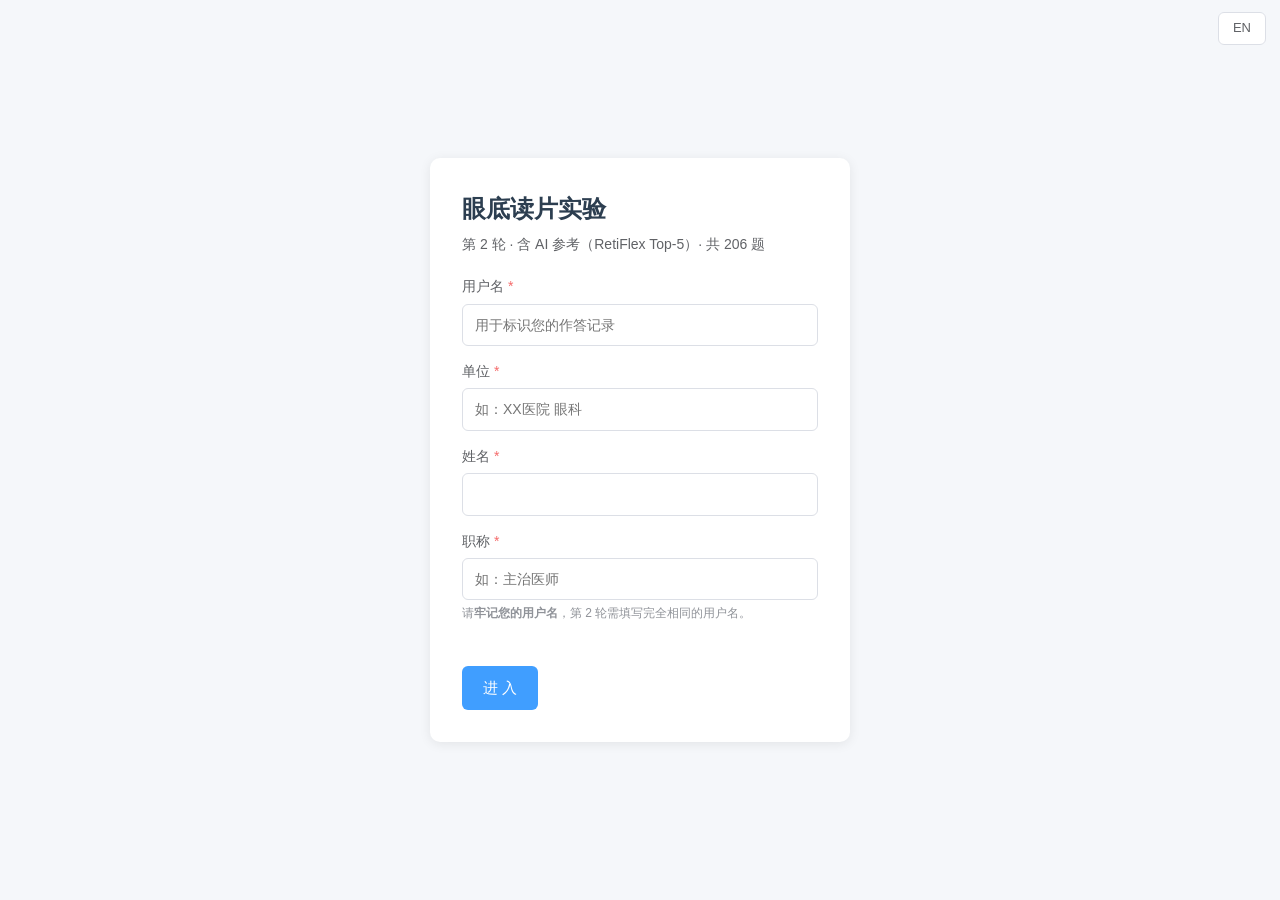
==== round2-si6yjj0o.html @ 1e092190 "Fundus reader study: 206 cases (103 classes x 2), bilingual, two rounds" ====
<!DOCTYPE html>
<html lang="zh">
<head>
<meta charset="UTF-8">
<meta name="viewport" content="width=device-width, initial-scale=1.0">
<title data-i18n="appTitle">眼底读片实验</title>
<link rel="stylesheet" href="app.css">
</head>
<body>

<button id="lang" class="langbtn">EN</button>

<!-- 1. 登记 -->
<main id="page-login" class="center">
  <div class="card auth">
    <h1 data-i18n="appTitle"></h1>
    <p class="sub" data-i18n="roundSub"></p>
    <form id="form-login" autocomplete="off">
      <label><span data-i18n="username"></span> <span class="req">*</span>
        <input name="username" required data-ph="phUser"></label>
      <label><span data-i18n="institution"></span> <span class="req">*</span>
        <input name="institution" required data-ph="phInst"></label>
      <label><span data-i18n="fullName"></span> <span class="req">*</span>
        <input name="full_name" required></label>
      <label><span data-i18n="jobTitle"></span> <span class="req">*</span>
        <input name="title" required data-ph="phTitle">
        <small data-i18n-html="idHint"></small></label>
      <div id="login-msg" class="msg"></div>
      <button class="primary" type="submit" data-i18n="enter"></button>
    </form>
  </div>
</main>

<!-- 2. 首页 -->
<main id="page-home" class="center hidden">
  <div class="card round-pick single">
    <h2 data-i18n="roundSub"></h2>
    <div class="rp" id="prog">—</div>
    <button class="primary" id="btn-start" data-i18n="start"></button>
    <p class="note" data-i18n="autosave"></p>
    <div class="home-actions">
      <button class="ghost" id="btn-result" data-i18n="viewResult"></button>
      <button class="ghost" id="btn-export" data-i18n="exportJson"></button>
      <button class="ghost" id="btn-switch" data-i18n="switchUser"></button>
    </div>
  </div>
</main>

<!-- 3. 答题 -->
<main id="page-quiz" class="hidden">
  <header class="topbar">
    <span class="brand" data-i18n="appTitle"></span>
    <span id="rlabel" class="rlabel"></span>
    <span class="spacer"></span>
    <span id="sync" class="sync"></span>
    <span id="who" class="who"></span>
    <button id="btn-back" class="ghost" data-i18n="back"></button>
  </header>
  <div class="stage">
    <div class="imgwrap">
      <img id="photo" alt="fundus image">
      <div id="ai" class="ai hidden">
        <div class="ai-t" data-i18n="aiTitle"></div>
        <ol id="ai-list"></ol>
      </div>
    </div>
    <p class="hint" data-i18n="clickImg"></p>
    <p class="ask" data-i18n="ask"></p>
    <p class="counter"><span data-i18n="no"></span> <b id="pos">1</b>
       <span data-i18n="of"></span> <span id="tot">206</span></p>
    <div class="bar"><div id="barfill"></div></div>
  </div>
  <div id="opts" class="opts"></div>
  <div class="footer">
    <button id="prev" class="ghost" data-i18n="prev"></button>
    <span id="picked" class="picked"></span>
    <button id="next" class="primary" data-i18n="next"></button>
  </div>
</main>

<!-- 4. 结果（截图用） -->
<main id="page-result" class="center hidden">
  <div class="card result">
    <h2 id="res-title"></h2>
    <table class="idtab">
      <tr><th data-i18n="username"></th><td id="res-user"></td>
          <th data-i18n="institution"></th><td id="res-inst"></td></tr>
      <tr><th data-i18n="fullName"></th><td id="res-name"></td>
          <th data-i18n="jobTitle"></th><td id="res-title2"></td></tr>
      <tr><th data-i18n="roundLbl"></th><td id="res-round"></td>
          <th data-i18n="when"></th><td id="res-when"></td></tr>
    </table>
    <div class="stats">
      <div class="stat"><b id="res-n">0</b><span data-i18n="answered"></span></div>
      <div class="stat"><b id="res-c">0</b><span data-i18n="correct"></span></div>
      <div class="stat hi"><b id="res-acc">0%</b><span data-i18n="accuracy"></span></div>
    </div>
    <table class="timetab">
      <tr><th data-i18n="totalTime"></th><td id="res-total"></td>
          <th data-i18n="meanTime"></th><td id="res-mean"></td>
          <th data-i18n="medTime"></th><td id="res-med"></td></tr>
    </table>
    <div class="code"><span data-i18n="code"></span> <b id="res-code"></b></div>
    <div id="res-sync" class="ressync"></div>
    <p class="shot" data-i18n="shot"></p>
    <div class="home-actions">
      <button id="res-export" class="ghost" data-i18n="exportJson"></button>
      <button id="res-back" class="ghost" data-i18n="back"></button>
    </div>
  </div>
</main>

<div id="lb" class="lightbox hidden"><img id="lbimg"><span class="lbx">×</span></div>

<script>window.QUIZ_ROUND = 2;</script>
<script src="config.js"></script>
<script src="i18n.js"></script>
<script src="data.js"></script>
<script src="app.js"></script>
</body>
</html>
---- app.css ----
:root{
  --blue:#409EFF; --blue-d:#337ecc; --ink:#2c3e50; --sub:#606266;
  --line:#dcdfe6; --bg:#f5f7fa; --red:#f56c6c;
}
*{box-sizing:border-box}
body{margin:0;background:var(--bg);color:var(--ink);
  font:15px/1.6 -apple-system,BlinkMacSystemFont,"Segoe UI","PingFang SC","Microsoft YaHei",sans-serif}
.hidden{display:none !important}
.center{min-height:100vh;display:flex;align-items:center;justify-content:center;padding:24px}

/* ---------- 通用 ---------- */
.card{background:#fff;border-radius:10px;box-shadow:0 2px 12px rgba(0,0,0,.08);padding:32px}
button{font:inherit;cursor:pointer;border-radius:6px;border:1px solid transparent;padding:9px 20px}
button:disabled{opacity:.45;cursor:not-allowed}
.primary{background:var(--blue);color:#fff}
.primary:hover:not(:disabled){background:var(--blue-d)}
.ghost{background:#fff;color:var(--sub);border-color:var(--line)}
.ghost:hover:not(:disabled){color:var(--blue);border-color:var(--blue)}

/* ---------- 登录 ---------- */
.auth{width:420px;max-width:100%}
.auth h1{margin:0 0 4px;font-size:24px}
.auth .sub{margin:0 0 20px;color:var(--sub);font-size:14px}
.tabs{display:flex;gap:8px;margin-bottom:20px;border-bottom:1px solid var(--line)}
.tab{background:none;border:none;padding:8px 4px;color:var(--sub);border-bottom:2px solid transparent}
.tab.active{color:var(--blue);border-bottom-color:var(--blue)}
label{display:block;margin-bottom:14px;font-size:14px;color:var(--sub)}
input{width:100%;margin-top:6px;padding:9px 12px;border:1px solid var(--line);
  border-radius:6px;font:inherit;color:var(--ink)}
input:focus{outline:none;border-color:var(--blue)}
.req{color:var(--red)}
.msg{min-height:20px;font-size:13px;color:var(--sub);margin-bottom:8px}
.msg.err{color:var(--red)}
#submit{width:100%}

/* ---------- 顶栏 ---------- */
.topbar{display:flex;align-items:center;gap:12px;background:#fff;padding:12px 24px;
  border-bottom:1px solid var(--line);position:sticky;top:0;z-index:20}
.brand{font-weight:600}
.spacer{flex:1}
.who{color:var(--sub);font-size:13px}

/* ---------- 轮次 ---------- */
.round-pick{width:760px;max-width:100%;text-align:center}
.round-pick h2{margin:0 0 24px;font-size:19px}
.rounds{display:grid;grid-template-columns:1fr 1fr;gap:20px}
.round-card{border:1px solid var(--line);border-radius:10px;padding:24px}
.round-card:hover{border-color:var(--blue)}
.rn{font-size:18px;font-weight:600;margin-bottom:8px}
.rd{color:var(--sub);font-size:14px;min-height:44px}
.rp{margin:14px 0;font-size:13px;color:var(--blue)}
.note{margin:22px 0 0;color:var(--sub);font-size:13px}

/* ---------- 答题区 ---------- */
.stage{text-align:center;padding:24px 16px 8px}
.imgwrap{display:flex;align-items:flex-start;justify-content:center;gap:24px;flex-wrap:wrap}
#photo{max-width:min(620px,92vw);max-height:56vh;border-radius:4px;cursor:zoom-in;
  background:#000;box-shadow:0 2px 10px rgba(0,0,0,.15)}
.hint{margin:12px 0 2px;font-size:13px;color:var(--sub)}
.ask{margin:2px 0;font-weight:600}
.counter{margin:6px 0 10px;color:var(--sub)}
.counter b{color:var(--ink);font-size:17px}
.bar{width:min(620px,92vw);height:4px;background:var(--line);border-radius:2px;margin:0 auto}
#barfill{height:100%;background:var(--blue);border-radius:2px;transition:width .2s}

/* AI 辅助框：按参考图用红色虚线框 */
.ai{border:2px dashed var(--red);border-radius:6px;padding:14px 18px;
  text-align:left;max-width:340px;background:#fff}
.ai-t{font-weight:700;margin-bottom:6px}
.ai ol{margin:0;padding-left:0;list-style:none}
.ai li{padding:2px 0;font-size:14px}

/* ---------- 选项 ---------- */
.opts{display:grid;grid-template-columns:repeat(auto-fill,minmax(330px,1fr));
  gap:8px;padding:16px 24px 110px;max-width:1400px;margin:0 auto}
.opt{background:#fff;border:1px solid var(--line);text-align:left;padding:11px 14px;
  font-size:14px;line-height:1.35}
.opt:hover{border-color:var(--blue);color:var(--blue)}
.opt.sel{background:var(--blue);border-color:var(--blue);color:#fff;font-weight:600}
.oi{color:var(--sub);margin-right:4px}
.opt.sel .oi{color:#e8f2ff}

/* ---------- 底栏 ---------- */
.footer{position:fixed;bottom:0;left:0;right:0;background:#fff;border-top:1px solid var(--line);
  padding:12px 24px;display:flex;align-items:center;gap:14px;justify-content:center;z-index:20}
.picked{color:var(--sub);font-size:14px;min-width:260px;text-align:center}

/* ---------- 大图 ---------- */
.lightbox{position:fixed;inset:0;background:rgba(0,0,0,.9);display:flex;
  align-items:center;justify-content:center;z-index:50;cursor:zoom-out}
.lightbox img{max-width:96vw;max-height:96vh}
.lbx{position:absolute;top:16px;right:26px;color:#fff;font-size:34px;line-height:1}

@media (max-width:720px){
  .rounds{grid-template-columns:1fr}
  .opts{grid-template-columns:1fr;padding-bottom:130px}
  .footer{flex-wrap:wrap}
}

/* ---------- 纯前端版补充 ---------- */
label small{display:block;margin-top:4px;color:#909399;font-size:12px;font-weight:400}
.rlabel{margin-left:14px;padding:2px 10px;border-radius:10px;
  background:#ecf5ff;color:var(--blue);font-size:12px}
.home-actions{margin-top:20px;display:flex;gap:10px;justify-content:center}
#page-quiz .topbar{margin:0 -32px}

/* ---------- 结果页（截图用，信息集中在一屏） ---------- */
.result{width:620px;max-width:100%;text-align:center}
.result h2{margin:0 0 20px;font-size:20px}
.idtab,.timetab{width:100%;border-collapse:collapse;margin-bottom:18px;font-size:14px}
.idtab th,.timetab th{color:var(--sub);font-weight:400;text-align:right;
  padding:6px 10px 6px 0;white-space:nowrap;width:1%}
.idtab td,.timetab td{text-align:left;padding:6px 18px 6px 0;font-weight:600}
.stats{display:grid;grid-template-columns:repeat(3,1fr);gap:12px;margin:20px 0}
.stat{border:1px solid var(--line);border-radius:8px;padding:16px 8px}
.stat b{display:block;font-size:26px;line-height:1.2}
.stat span{display:block;margin-top:4px;color:var(--sub);font-size:12px}
.stat.hi{background:#ecf5ff;border-color:var(--blue)}
.stat.hi b{color:var(--blue)}
.timetab{margin-bottom:14px}
.code{margin:12px 0 4px;color:var(--sub);font-size:13px}
.code b{font-family:ui-monospace,Menlo,Consolas,monospace;color:var(--ink);
  letter-spacing:1px;font-size:15px}
.shot{margin:6px 0 0;color:var(--blue);font-size:14px;font-weight:600}

/* ---------- 语言切换 ---------- */
.langbtn{position:fixed;top:12px;right:14px;z-index:60;background:#fff;
  border:1px solid var(--line);color:var(--sub);padding:5px 14px;font-size:13px}
.langbtn:hover{color:var(--blue);border-color:var(--blue)}
.round-pick.single{width:520px;text-align:center}
.round-pick.single h2{font-size:16px;font-weight:500;color:var(--sub);margin-bottom:18px}
.round-pick.single .rp{font-size:15px;margin:0 0 18px}
#btn-start{min-width:180px}

/* ---------- 上传状态 ---------- */
.sync{font-size:12px;padding:2px 10px;border-radius:10px;color:var(--sub)}
.sync.ing{background:#f4f4f5}
.sync.ok{background:#f0f9eb;color:#67c23a}
.sync.err{background:#fef0f0;color:var(--red)}
.ressync{margin:10px 0 0;font-size:13px;min-height:20px}
.ressync.ing{color:var(--sub)}
.ressync.ok{color:#67c23a;font-weight:600}
.ressync.err{color:var(--red)}
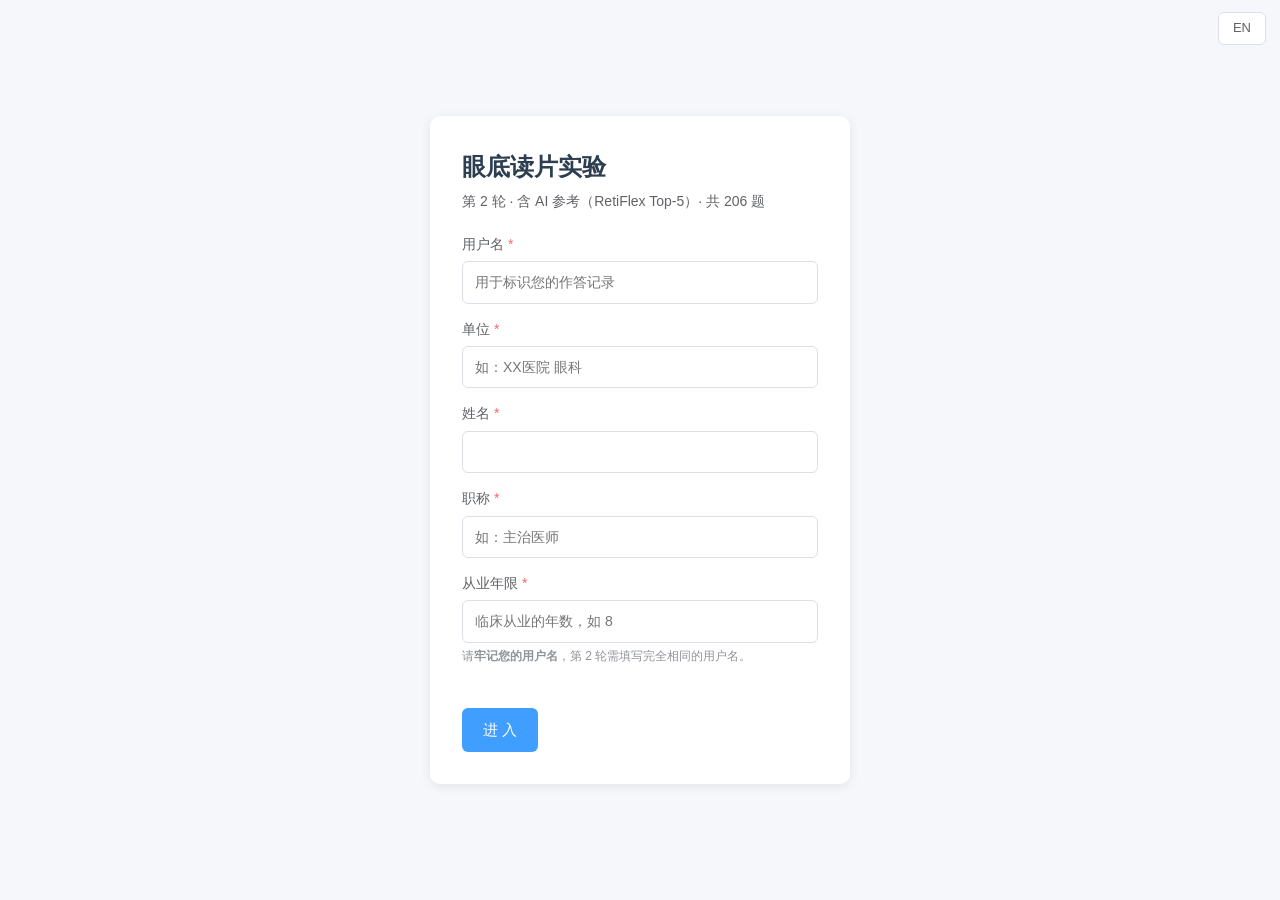
==== commit a1daf883: "Add years-in-practice field to registration and records" ====
--- a/round2-si6yjj0o.html
+++ b/round2-si6yjj0o.html
@@ -23,7 +23,9 @@
       <label><span data-i18n="fullName"></span> <span class="req">*</span>
         <input name="full_name" required></label>
       <label><span data-i18n="jobTitle"></span> <span class="req">*</span>
-        <input name="title" required data-ph="phTitle">
+        <input name="title" required data-ph="phTitle"></label>
+      <label><span data-i18n="years"></span> <span class="req">*</span>
+        <input name="years" type="number" min="0" max="70" step="1" required data-ph="phYears">
         <small data-i18n-html="idHint"></small></label>
       <div id="login-msg" class="msg"></div>
       <button class="primary" type="submit" data-i18n="enter"></button>
@@ -87,8 +89,9 @@
           <th data-i18n="institution"></th><td id="res-inst"></td></tr>
       <tr><th data-i18n="fullName"></th><td id="res-name"></td>
           <th data-i18n="jobTitle"></th><td id="res-title2"></td></tr>
-      <tr><th data-i18n="roundLbl"></th><td id="res-round"></td>
-          <th data-i18n="when"></th><td id="res-when"></td></tr>
+      <tr><th data-i18n="years"></th><td id="res-years"></td>
+          <th data-i18n="roundLbl"></th><td id="res-round"></td></tr>
+      <tr><th data-i18n="when"></th><td id="res-when" colspan="3"></td></tr>
     </table>
     <div class="stats">
       <div class="stat"><b id="res-n">0</b><span data-i18n="answered"></span></div>
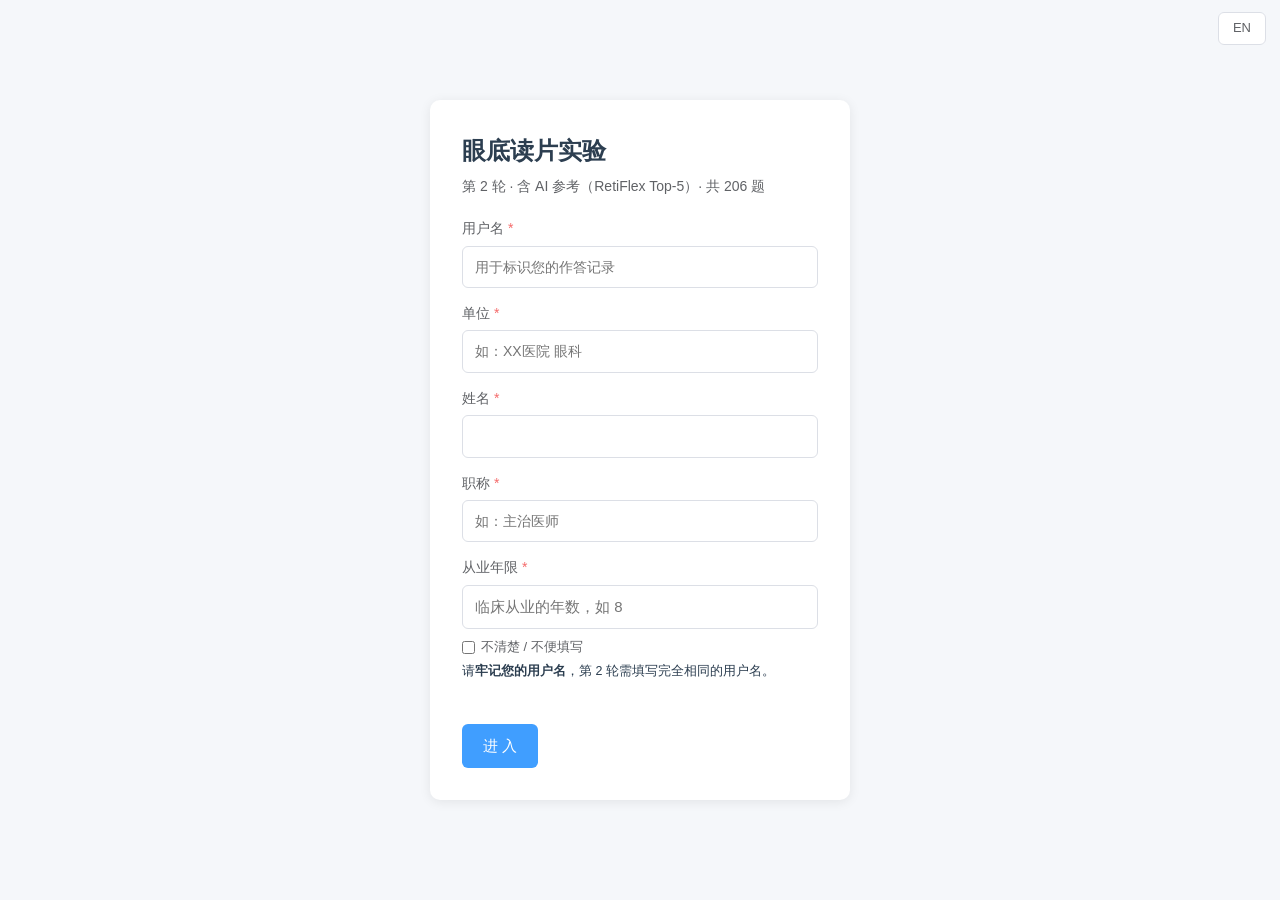
==== commit 7b9dfae2: "Allow 'unknown' for years in practice" ====
--- a/round2-si6yjj0o.html
+++ b/round2-si6yjj0o.html
@@ -24,9 +24,11 @@
         <input name="full_name" required></label>
       <label><span data-i18n="jobTitle"></span> <span class="req">*</span>
         <input name="title" required data-ph="phTitle"></label>
-      <label><span data-i18n="years"></span> <span class="req">*</span>
-        <input name="years" type="number" min="0" max="70" step="1" required data-ph="phYears">
-        <small data-i18n-html="idHint"></small></label>
+      <div class="field"><label for="f-years"><span data-i18n="years"></span> <span class="req">*</span></label>
+        <input id="f-years" name="years" type="number" min="0" max="70" step="1" data-ph="phYears">
+        <label class="ck"><input type="checkbox" id="f-years-unk" name="years_unknown">
+          <span data-i18n="unknown"></span></label>
+        <small data-i18n-html="idHint"></small></div>
       <div id="login-msg" class="msg"></div>
       <button class="primary" type="submit" data-i18n="enter"></button>
     </form>
--- a/app.css
+++ b/app.css
@@ -141,3 +141,12 @@
 .ressync.ing{color:var(--sub)}
 .ressync.ok{color:#67c23a;font-weight:600}
 .ressync.err{color:var(--red)}
+
+/* ---------- 「不清楚」勾选 ---------- */
+.field{margin-bottom:14px}
+.field>label:first-child{display:block;margin-bottom:0;font-size:14px;color:var(--sub)}
+.field input[type=number]{width:100%;margin-top:6px;padding:9px 12px;border:1px solid var(--line);
+  border-radius:6px;font:inherit;color:var(--ink)}
+.field input[type=number]:disabled{background:#f5f7fa;color:#c0c4cc}
+label.ck{display:flex;align-items:center;gap:6px;margin:8px 0 0;font-size:13px;cursor:pointer}
+label.ck input{width:auto;margin:0}
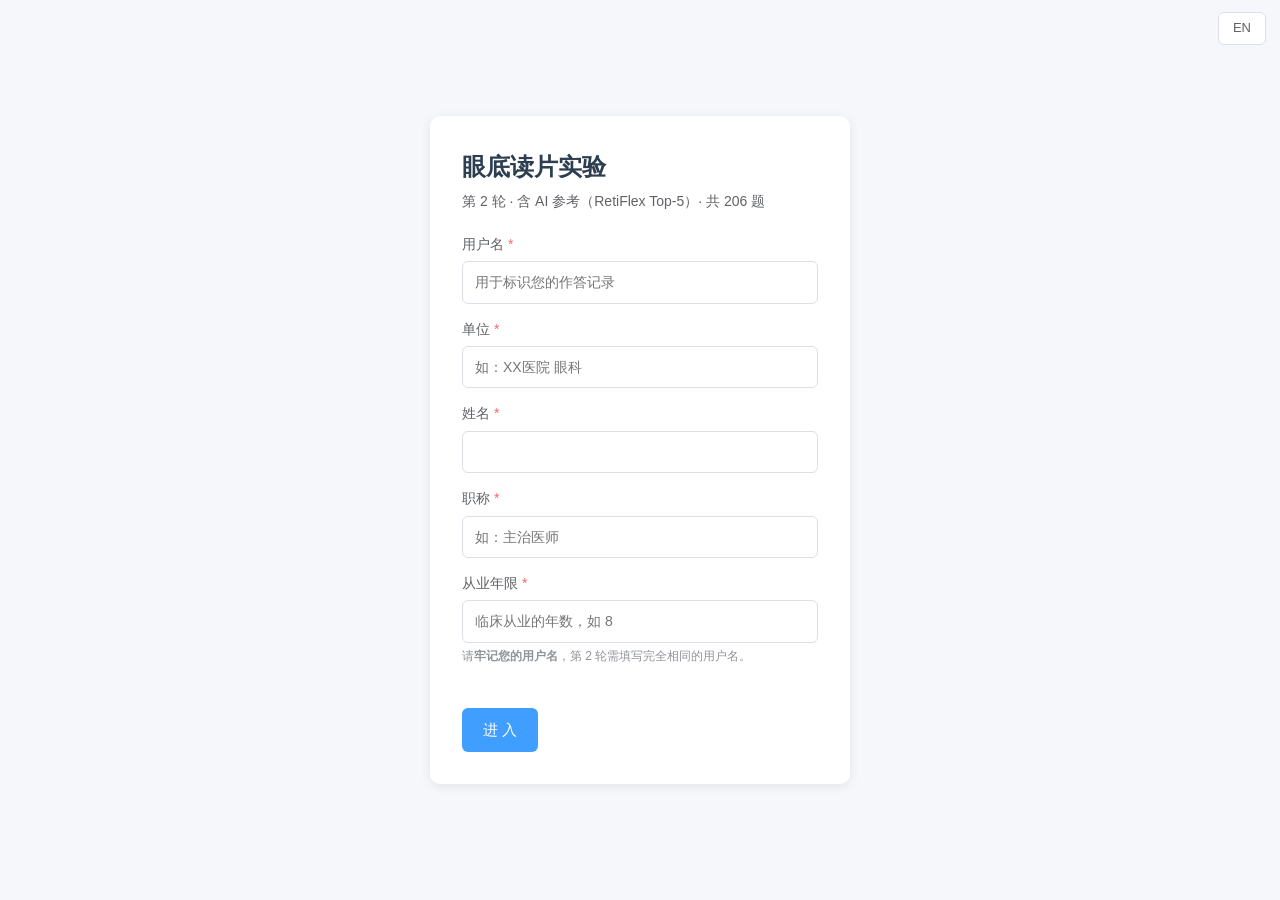
==== commit 29b91ea6: "Move 'unknown' from years field to diagnosis options" ====
--- a/round2-si6yjj0o.html
+++ b/round2-si6yjj0o.html
@@ -24,11 +24,9 @@
         <input name="full_name" required></label>
       <label><span data-i18n="jobTitle"></span> <span class="req">*</span>
         <input name="title" required data-ph="phTitle"></label>
-      <div class="field"><label for="f-years"><span data-i18n="years"></span> <span class="req">*</span></label>
-        <input id="f-years" name="years" type="number" min="0" max="70" step="1" data-ph="phYears">
-        <label class="ck"><input type="checkbox" id="f-years-unk" name="years_unknown">
-          <span data-i18n="unknown"></span></label>
-        <small data-i18n-html="idHint"></small></div>
+      <label><span data-i18n="years"></span> <span class="req">*</span>
+        <input name="years" type="number" min="0" max="70" step="1" required data-ph="phYears">
+        <small data-i18n-html="idHint"></small></label>
       <div id="login-msg" class="msg"></div>
       <button class="primary" type="submit" data-i18n="enter"></button>
     </form>
@@ -98,6 +96,7 @@
     <div class="stats">
       <div class="stat"><b id="res-n">0</b><span data-i18n="answered"></span></div>
       <div class="stat"><b id="res-c">0</b><span data-i18n="correct"></span></div>
+      <div class="stat"><b id="res-unk">0</b><span data-i18n="nUnknown"></span></div>
       <div class="stat hi"><b id="res-acc">0%</b><span data-i18n="accuracy"></span></div>
     </div>
     <table class="timetab">
--- a/app.css
+++ b/app.css
@@ -142,11 +142,9 @@
 .ressync.ok{color:#67c23a;font-weight:600}
 .ressync.err{color:var(--red)}
 
-/* ---------- 「不清楚」勾选 ---------- */
-.field{margin-bottom:14px}
-.field>label:first-child{display:block;margin-bottom:0;font-size:14px;color:var(--sub)}
-.field input[type=number]{width:100%;margin-top:6px;padding:9px 12px;border:1px solid var(--line);
-  border-radius:6px;font:inherit;color:var(--ink)}
-.field input[type=number]:disabled{background:#f5f7fa;color:#c0c4cc}
-label.ck{display:flex;align-items:center;gap:6px;margin:8px 0 0;font-size:13px;cursor:pointer}
-label.ck input{width:auto;margin:0}
+/* ---------- 诊断选项里的「无法判断」 ---------- */
+.opt.unk{grid-column:1/-1;border-style:dashed;border-color:#c0c4cc;color:var(--sub);
+  text-align:center;font-weight:600}
+.opt.unk:hover{border-color:#e6a23c;color:#e6a23c}
+.opt.unk.sel{background:#e6a23c;border-color:#e6a23c;border-style:solid;color:#fff}
+.stats{grid-template-columns:repeat(4,1fr)}
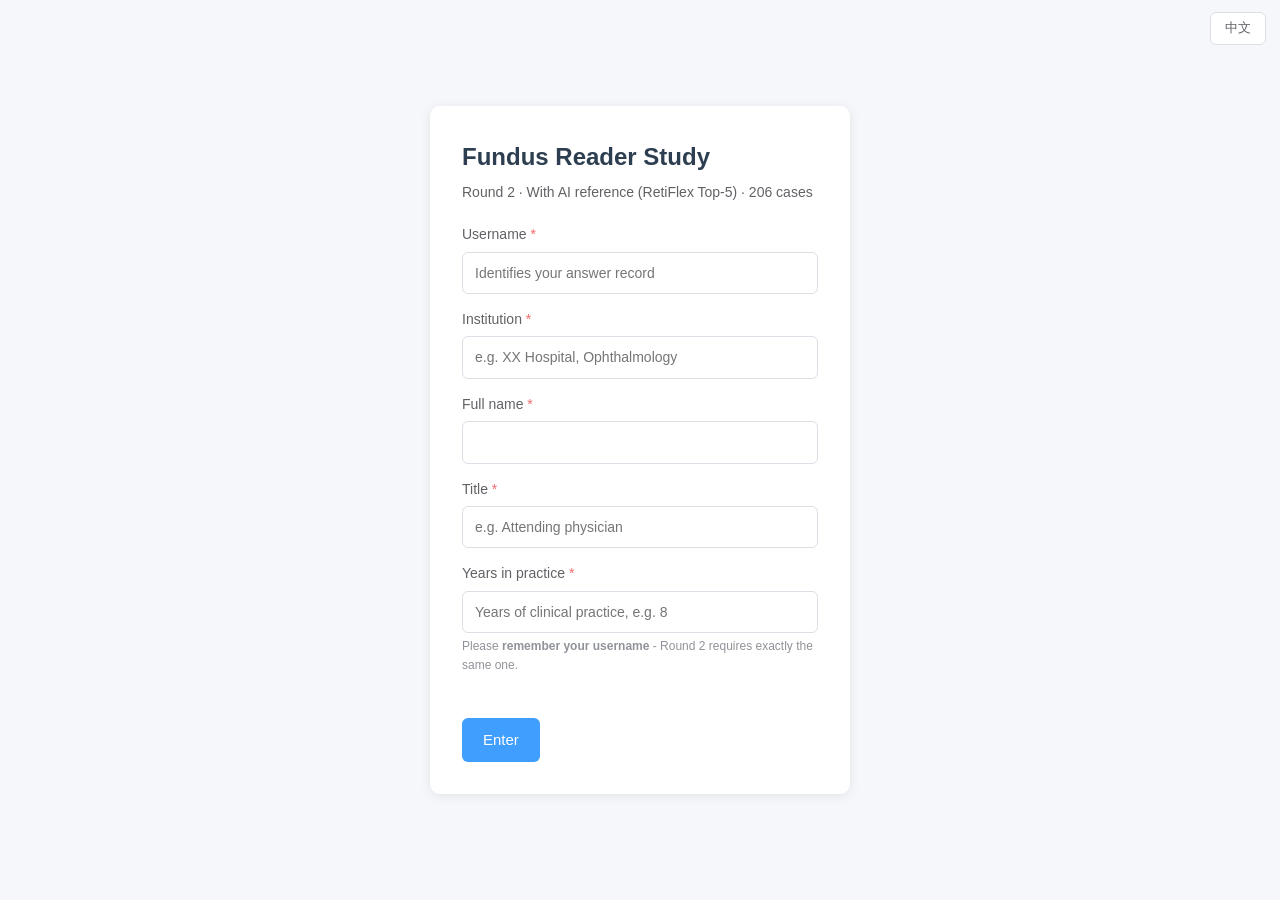
==== commit e28ac7d9: "Default UI language to English" ====
--- a/round2-si6yjj0o.html
+++ b/round2-si6yjj0o.html
@@ -1,10 +1,10 @@
 <!DOCTYPE html>
-<html lang="zh">
+<html lang="en">
 <head>
 <meta charset="UTF-8">
 <meta name="viewport" content="width=device-width, initial-scale=1.0">
-<title data-i18n="appTitle">眼底读片实验</title>
-<link rel="stylesheet" href="app.css">
+<title data-i18n="appTitle">Fundus Reader Study</title>
+<link rel="stylesheet" href="app.css?v=5708e9bc">
 </head>
 <body>
 
@@ -117,9 +117,9 @@
 <div id="lb" class="lightbox hidden"><img id="lbimg"><span class="lbx">×</span></div>
 
 <script>window.QUIZ_ROUND = 2;</script>
-<script src="config.js"></script>
-<script src="i18n.js"></script>
-<script src="data.js"></script>
-<script src="app.js"></script>
+<script src="config.js?v=d631f781"></script>
+<script src="i18n.js?v=0820844d"></script>
+<script src="data.js?v=d9ef5efd"></script>
+<script src="app.js?v=b70b3109"></script>
 </body>
 </html>
--- a/app.css
+++ b/app.css
@@ -142,9 +142,4 @@
 .ressync.ok{color:#67c23a;font-weight:600}
 .ressync.err{color:var(--red)}
 
-/* ---------- 诊断选项里的「无法判断」 ---------- */
-.opt.unk{grid-column:1/-1;border-style:dashed;border-color:#c0c4cc;color:var(--sub);
-  text-align:center;font-weight:600}
-.opt.unk:hover{border-color:#e6a23c;color:#e6a23c}
-.opt.unk.sel{background:#e6a23c;border-color:#e6a23c;border-style:solid;color:#fff}
 .stats{grid-template-columns:repeat(4,1fr)}
